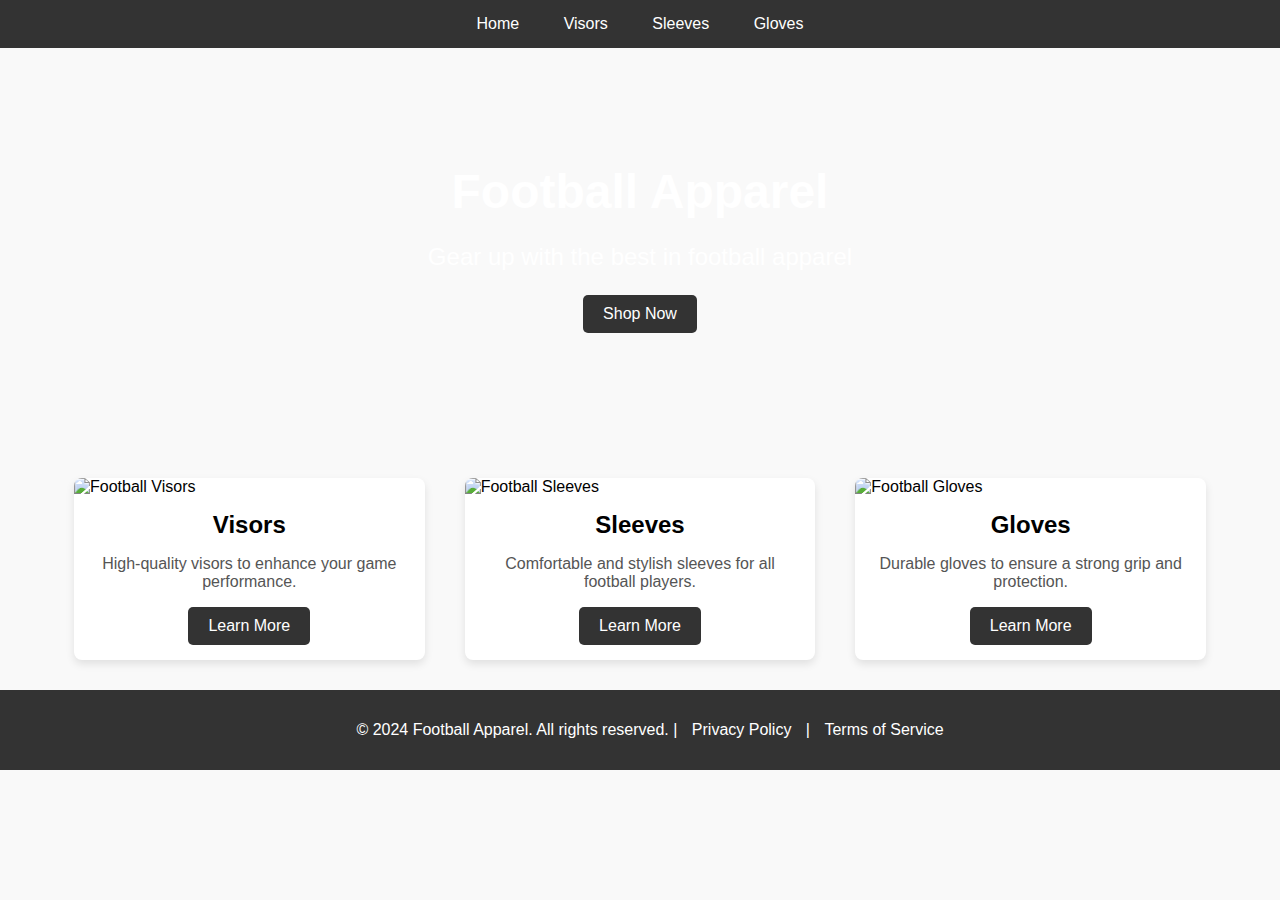
==== index.html @ 015cf060 "Update index.html" ====
<!DOCTYPE html>
<html lang="en">
<head>
    <meta charset="UTF-8">
    <meta name="viewport" content="width=device-width, initial-scale=1.0">
    <title>Football Apparel</title>
    <style>
        body {
            font-family: 'Arial', sans-serif;
            margin: 0;
            padding: 0;
            background-color: #f9f9f9;
        }
        header {
            background-color: #333;
            color: #fff;
            padding: 15px 0;
            text-align: center;
        }
        nav a {
            color: #fff;
            text-decoration: none;
            margin: 0 20px;
            font-size: 16px;
        }
        .hero {
            background: url('hero-banner.jpg') no-repeat center center/cover;
            height: 400px;
            display: flex;
            align-items: center;
            justify-content: center;
            color: #fff;
            text-align: center;
        }
        .hero h1 {
            font-size: 3rem;
            margin: 0;
        }
        .hero p {
            font-size: 1.5rem;
        }
        .container {
            width: 90%;
            margin: 20px auto;
            display: flex;
            flex-wrap: wrap;
            gap: 20px;
        }
        .product {
            background: #fff;
            border-radius: 8px;
            overflow: hidden;
            box-shadow: 0 4px 8px rgba(0,0,0,0.1);
            flex: 1 1 calc(33.333% - 40px);
            margin: 10px;
            transition: transform 0.3s ease;
        }
        .product:hover {
            transform: translateY(-10px);
        }
        .product img {
            max-width: 100%;
            height: auto;
        }
        .product-content {
            padding: 15px;
            text-align: center;
        }
        .product-content h2 {
            margin: 0 0 10px;
            font-size: 1.5rem;
        }
        .product-content p {
            font-size: 1rem;
            color: #555;
        }
        .cta-button {
            display: inline-block;
            background-color: #333;
            color: #fff;
            padding: 10px 20px;
            text-decoration: none;
            border-radius: 5px;
            font-size: 1rem;
            transition: background-color 0.3s ease;
        }
        .cta-button:hover {
            background-color: #555;
        }
        footer {
            background-color: #333;
            color: #fff;
            text-align: center;
            padding: 15px;
            position: relative;
            bottom: 0;
            width: 100%;
        }
        footer a {
            color: #fff;
            text-decoration: none;
            margin: 0 10px;
        }
    </style>
</head>
<body>
    <header>
        <nav>
            <a href="#">Home</a>
            <a href="#visors">Visors</a>
            <a href="#sleeves">Sleeves</a>
            <a href="#gloves">Gloves</a>
        </nav>
    </header>

    <section class="hero">
        <div>
            <h1>Football Apparel</h1>
            <p>Gear up with the best in football apparel</p>
            <a href="#shop" class="cta-button">Shop Now</a>
        </div>
    </section>

    <div class="container" id="shop">
        <section id="visors" class="product">
            <img src="visors.jpg" alt="Football Visors">
            <div class="product-content">
                <h2>Visors</h2>
                <p>High-quality visors to enhance your game performance.</p>
                <a href="#" class="cta-button">Learn More</a>
            </div>
        </section>

        <section id="sleeves" class="product">
            <img src="sleeves.jpg" alt="Football Sleeves">
            <div class="product-content">
                <h2>Sleeves</h2>
                <p>Comfortable and stylish sleeves for all football players.</p>
                <a href="#" class="cta-button">Learn More</a>
            </div>
        </section>

        <section id="gloves" class="product">
            <img src="gloves.jpg" alt="Football Gloves">
            <div class="product-content">
                <h2>Gloves</h2>
                <p>Durable gloves to ensure a strong grip and protection.</p>
                <a href="#" class="cta-button">Learn More</a>
            </div>
        </section>
    </div>

    <footer>
        <p>&copy; 2024 Football Apparel. All rights reserved. | <a href="#">Privacy Policy</a> | <a href="#">Terms of Service</a></p>
    </footer>
</body>
</html>
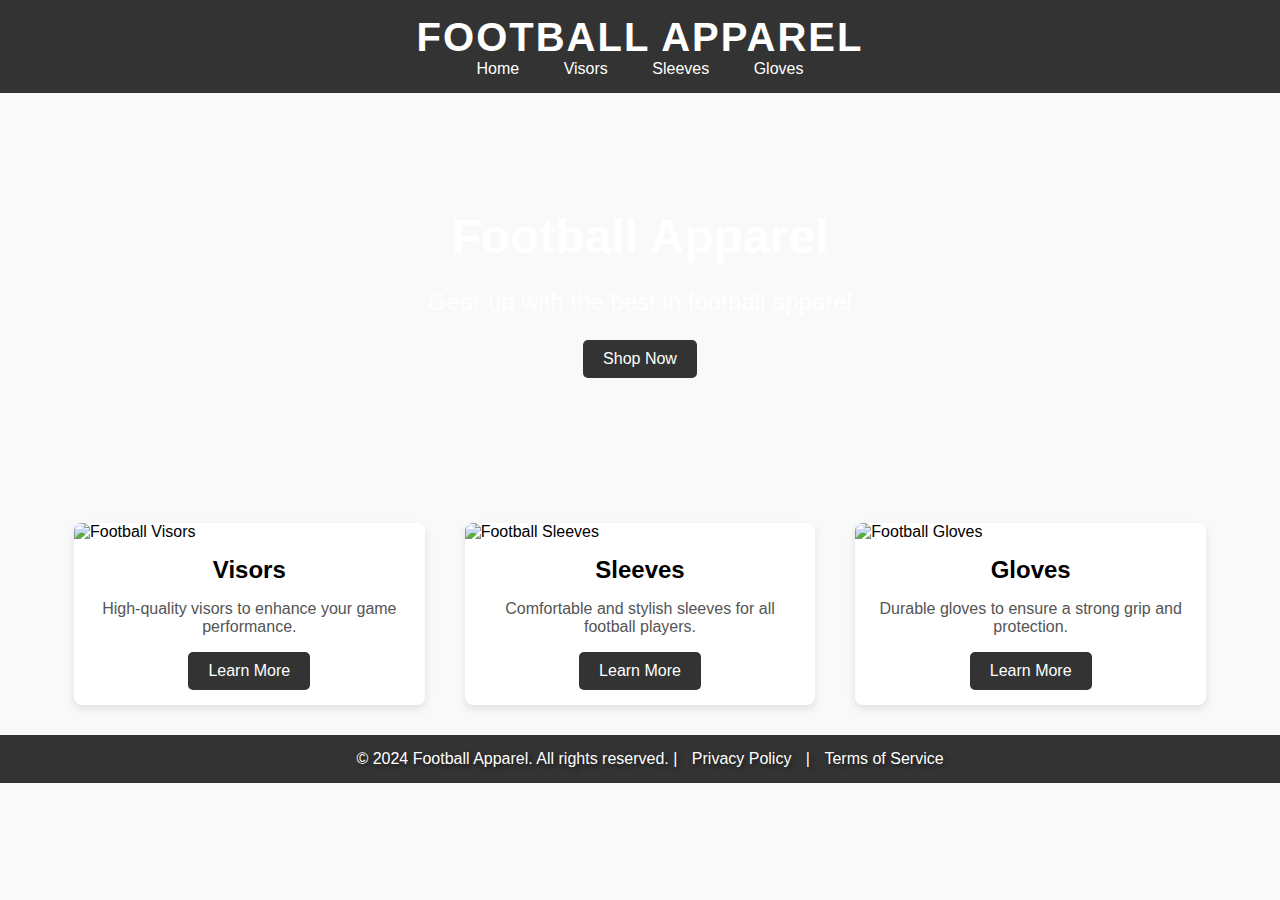
==== commit 1dd3283f: "Update index.html" ====
--- a/index.html
+++ b/index.html
@@ -22,6 +22,12 @@
             text-decoration: none;
             margin: 0 20px;
             font-size: 16px;
+        }
+        .logo {
+            font-size: 2.5rem;
+            font-weight: bold;
+            text-transform: uppercase;
+            letter-spacing: 2px;
         }
         .hero {
             background: url('hero-banner.jpg') no-repeat center center/cover;
@@ -96,6 +102,11 @@
             bottom: 0;
             width: 100%;
         }
+        footer p {
+            margin: 0;
+            font-size: 1rem;
+            text-shadow: 2px 2px 4px rgba(0, 0, 0, 0.5);
+        }
         footer a {
             color: #fff;
             text-decoration: none;
@@ -105,6 +116,7 @@
 </head>
 <body>
     <header>
+        <div class="logo">Football Apparel</div>
         <nav>
             <a href="#">Home</a>
             <a href="#visors">Visors</a>
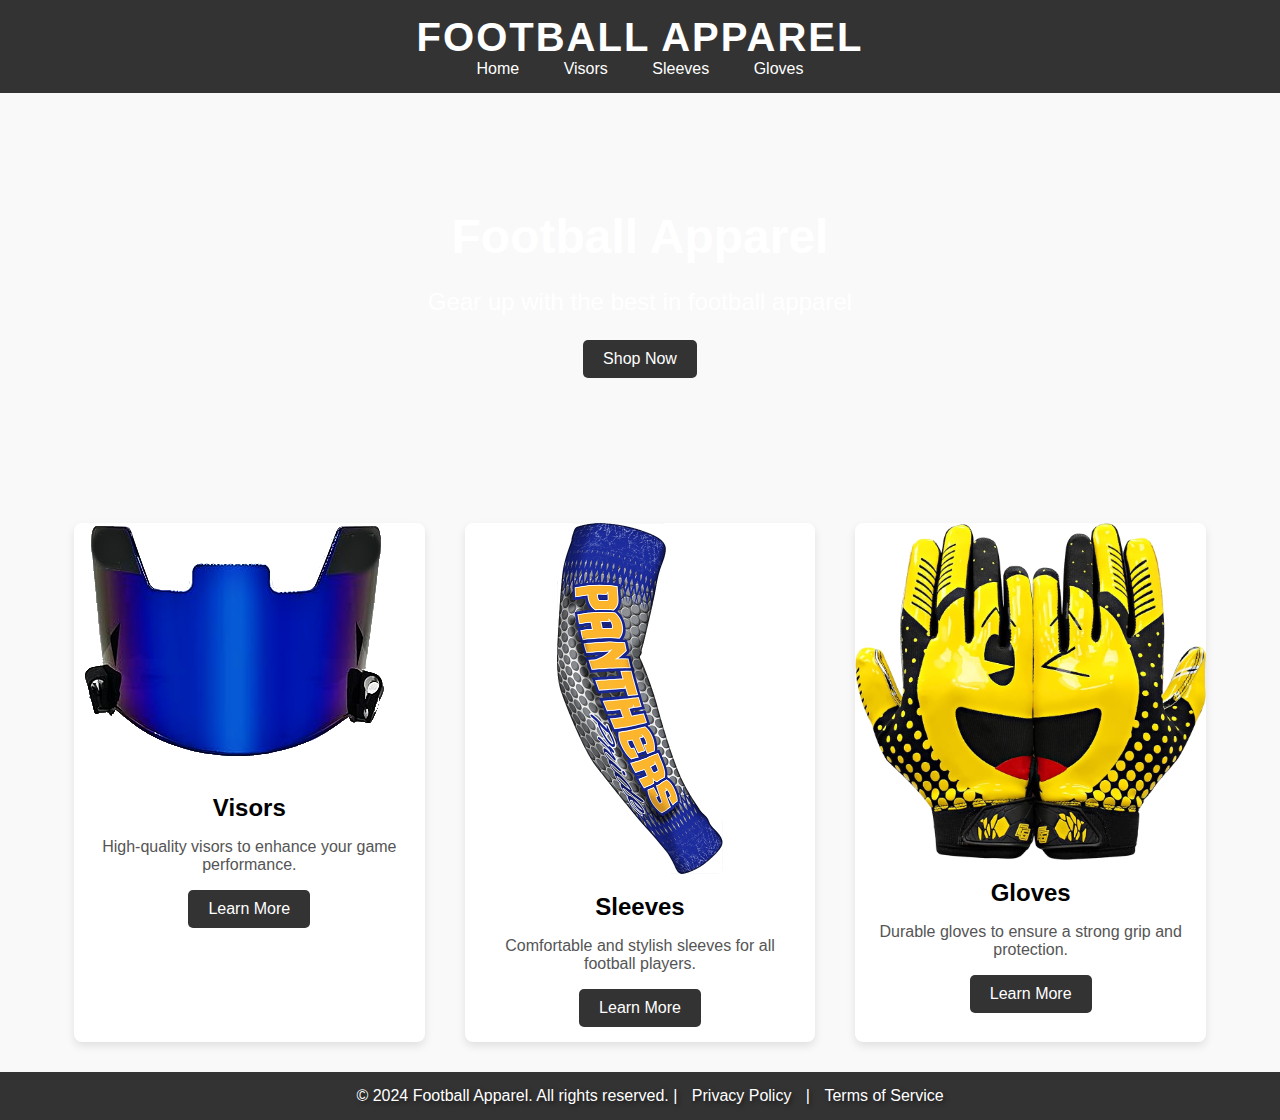
==== commit 80dff726: "Update index.html" ====
--- a/index.html
+++ b/index.html
@@ -6,7 +6,7 @@
     <title>Football Apparel</title>
     <style>
         body {
-            font-family: 'Arial', sans-serif;
+            font-family: 'AntonSC', sans-serif;
             margin: 0;
             padding: 0;
             background-color: #f9f9f9;
@@ -30,7 +30,7 @@
             letter-spacing: 2px;
         }
         .hero {
-            background: url('hero-banner.jpg') no-repeat center center/cover;
+            background: url('giphy (1).gif') no-repeat center center/cover;
             height: 400px;
             display: flex;
             align-items: center;
@@ -135,7 +135,7 @@
 
     <div class="container" id="shop">
         <section id="visors" class="product">
-            <img src="visors.jpg" alt="Football Visors">
+            <img src="61viL3K9C2L._AC_UL320_.png" alt="Football Visors">
             <div class="product-content">
                 <h2>Visors</h2>
                 <p>High-quality visors to enhance your game performance.</p>
@@ -144,7 +144,7 @@
         </section>
 
         <section id="sleeves" class="product">
-            <img src="sleeves.jpg" alt="Football Sleeves">
+            <img src="ccas01.png" alt="Football Sleeves">
             <div class="product-content">
                 <h2>Sleeves</h2>
                 <p>Comfortable and stylish sleeves for all football players.</p>
@@ -153,7 +153,7 @@
         </section>
 
         <section id="gloves" class="product">
-            <img src="gloves.jpg" alt="Football Gloves">
+            <img src="812Z2yNrbgL._AC_UF1000,1000_QL80_.png" alt="Football Gloves">
             <div class="product-content">
                 <h2>Gloves</h2>
                 <p>Durable gloves to ensure a strong grip and protection.</p>
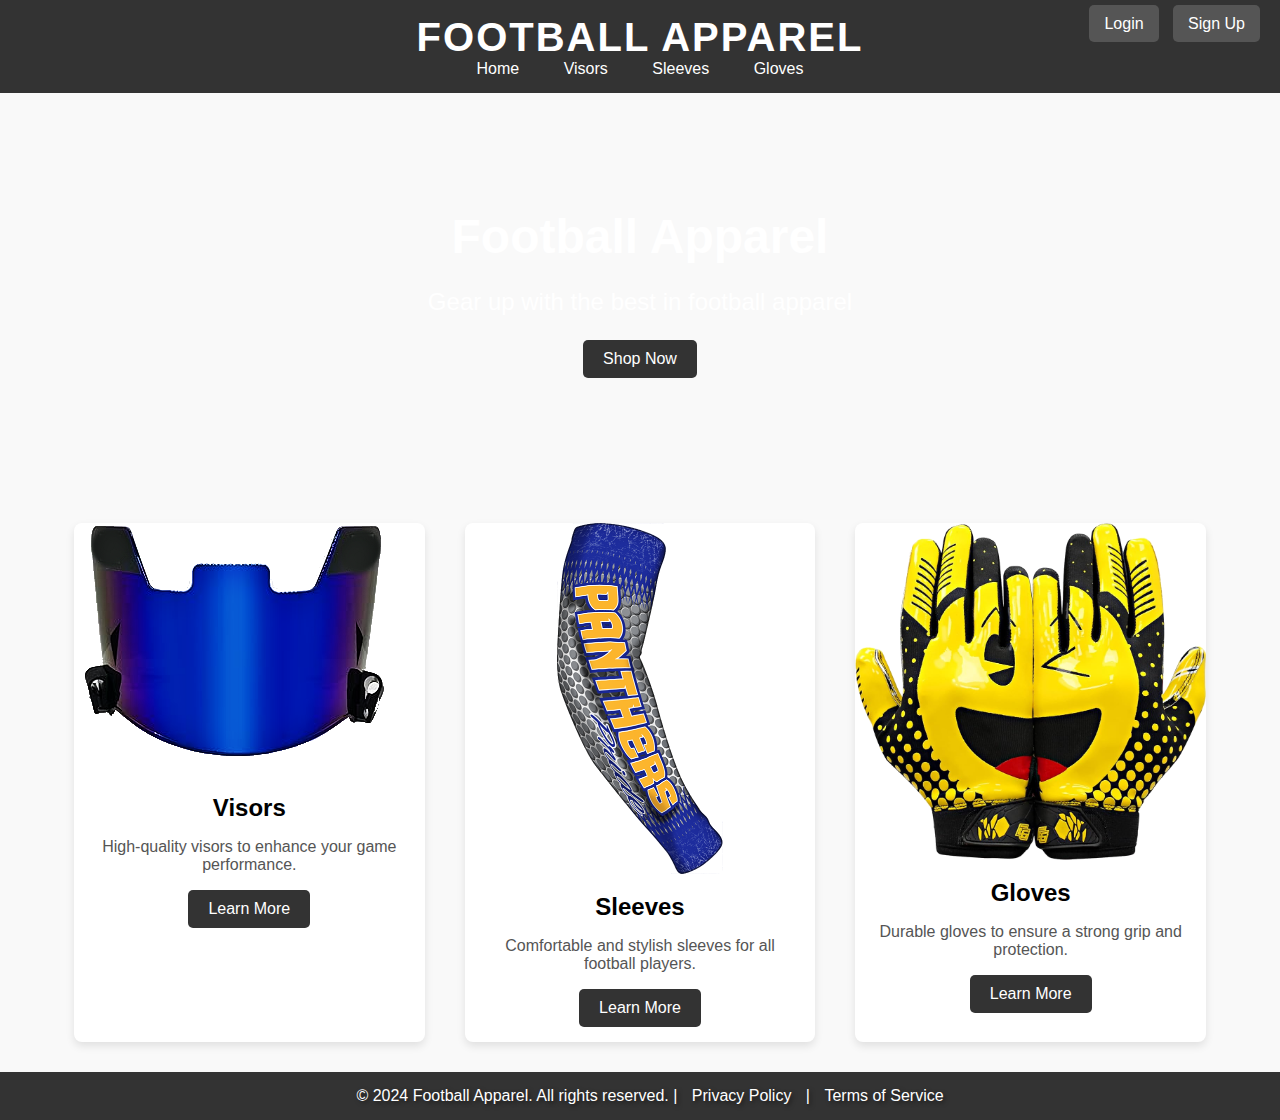
==== commit 4bf7ec48: "Update index.html" ====
--- a/index.html
+++ b/index.html
@@ -4,9 +4,10 @@
     <meta charset="UTF-8">
     <meta name="viewport" content="width=device-width, initial-scale=1.0">
     <title>Football Apparel</title>
+    <link href="<link href="https://fonts.googleapis.com/css2?family=Anton&display=swap" rel="stylesheet">
     <style>
         body {
-            font-family: 'AntonSC', sans-serif;
+            font-family: 'Anton', sans-serif;
             margin: 0;
             padding: 0;
             background-color: #f9f9f9;
@@ -15,7 +16,11 @@
             background-color: #333;
             color: #fff;
             padding: 15px 0;
+            position: relative;
             text-align: center;
+        }
+        nav {
+            display: inline-block;
         }
         nav a {
             color: #fff;
@@ -28,6 +33,24 @@
             font-weight: bold;
             text-transform: uppercase;
             letter-spacing: 2px;
+        }
+        .auth-buttons {
+            position: absolute;
+            top: 15px;
+            right: 20px;
+        }
+        .auth-buttons a {
+            background-color: #555;
+            color: #fff;
+            padding: 10px 15px;
+            text-decoration: none;
+            border-radius: 5px;
+            margin-left: 10px;
+            font-size: 1rem;
+            transition: background-color 0.3s ease;
+        }
+        .auth-buttons a:hover {
+            background-color: #777;
         }
         .hero {
             background: url('giphy (1).gif') no-repeat center center/cover;
@@ -123,6 +146,10 @@
             <a href="#sleeves">Sleeves</a>
             <a href="#gloves">Gloves</a>
         </nav>
+        <div class="auth-buttons">
+            <a href="login.html">Login</a>
+            <a href="signup.html">Sign Up</a>
+        </div>
     </header>
 
     <section class="hero">
@@ -163,7 +190,7 @@
     </div>
 
     <footer>
-        <p>&copy; 2024 Football Apparel. All rights reserved. | <a href="#">Privacy Policy</a> | <a href="#">Terms of Service</a></p>
+        <p>&copy; 2024 Football Apparel. All rights reserved. | <a href="privacy.html">Privacy Policy</a> | <a href="tos.html">Terms of Service</a></p>
     </footer>
 </body>
 </html>
